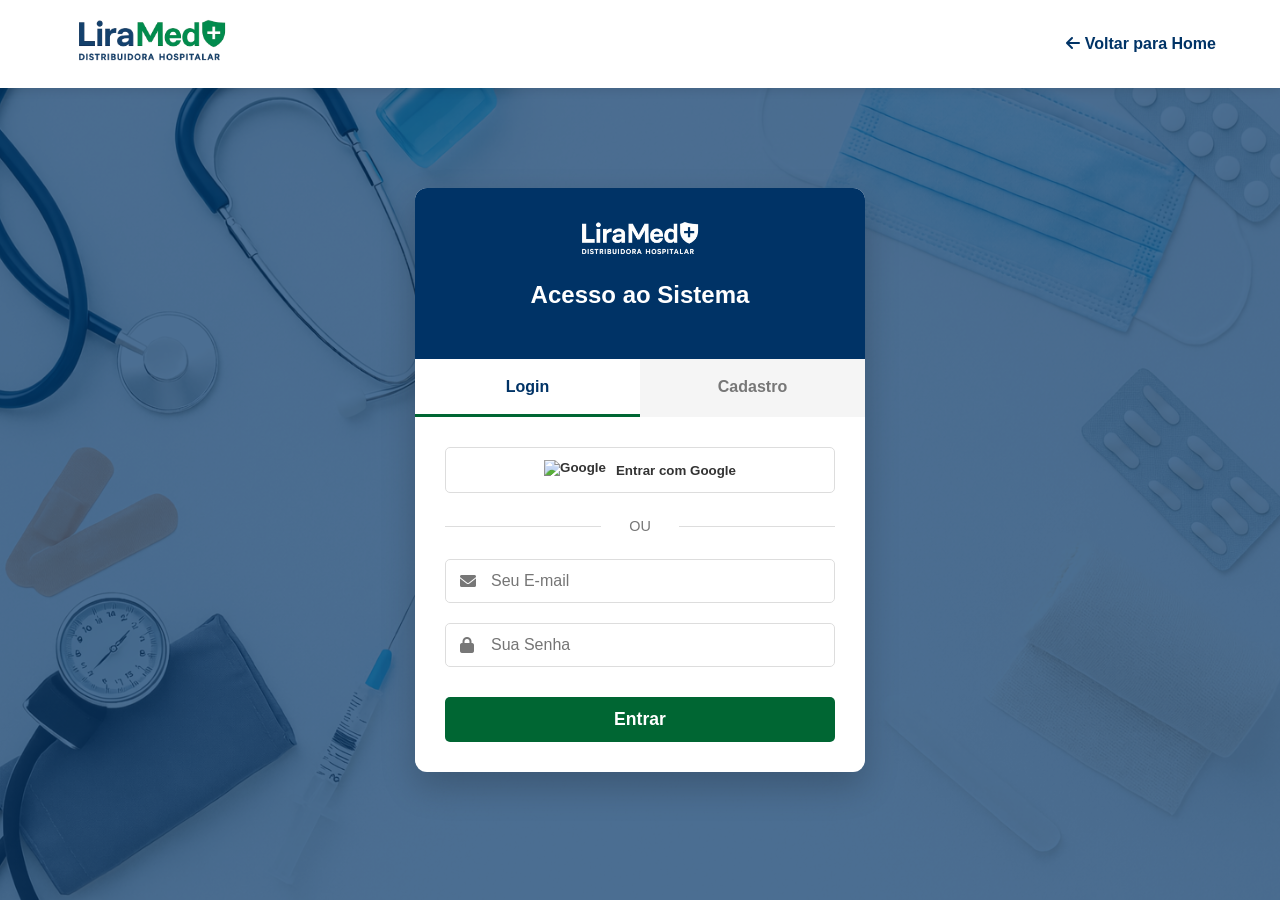
==== login.html @ c8c648a4 "adição do sistema de login e cadastro, sendo necessario ajustes na loja" ====
<!DOCTYPE html>
<html lang="pt-BR">
<head>
    <meta charset="UTF-8">
    <meta name="viewport" content="width=device-width, initial-scale=1.0">
    <title>Login | LiraMed</title>
    <link rel="stylesheet" href="css/style.css">
    <link rel="stylesheet" href="css/auth.css">
    <link rel="stylesheet" href="https://cdnjs.cloudflare.com/ajax/libs/font-awesome/6.0.0-beta3/css/all.min.css">
</head>
<body>
    <header class="header">
        <div class="container">
            <div class="logo">
                <a href="index.html">
                    <img src="images/logo.png" alt="LiraMed">
                </a>
            </div>
            <nav class="nav">
                <ul>
                    <li><a href="index.html"><i class="fas fa-arrow-left"></i> Voltar para Home</a></li>
                </ul>
            </nav>
        </div>
    </header>

    <div class="auth-page">
        <div class="auth-box">
            <div class="auth-header">
                <img src="images/logo.png" alt="LiraMed">
                <h2>Acesso ao Sistema</h2>
            </div>
            
            <div class="auth-tabs">
                <div class="auth-tab active" id="tab-login">Login</div>
                <div class="auth-tab" id="tab-register">Cadastro</div>
            </div>

            <div class="auth-form-container">
                <!-- Form Login -->
                <form id="form-login" class="auth-form active">
                    <div id="login-message" class="auth-message"></div>
                    
                    <button type="button" class="btn-google" id="btn-google-login">
                        <img src="https://upload.wikimedia.org/wikipedia/commons/5/53/Google_%22G%22_Logo.svg" alt="Google">
                        Entrar com Google
                    </button>
                    
                    <div class="auth-divider"><span>OU</span></div>

                    <div class="form-group">
                        <i class="fas fa-envelope"></i>
                        <input type="email" id="login-email" placeholder="Seu E-mail" required>
                    </div>
                    <div class="form-group">
                        <i class="fas fa-lock"></i>
                        <input type="password" id="login-password" placeholder="Sua Senha" required>
                    </div>
                    <button type="submit" class="btn">Entrar</button>
                </form>

                <!-- Form Cadastro -->
                <form id="form-register" class="auth-form">
                    <div id="reg-message" class="auth-message"></div>

                    <button type="button" class="btn-google" id="btn-google-register">
                        <img src="https://upload.wikimedia.org/wikipedia/commons/5/53/Google_%22G%22_Logo.svg" alt="Google">
                        Cadastrar com Google
                    </button>
                    
                    <div class="auth-divider"><span>OU</span></div>

                    <div class="form-group">
                        <i class="fas fa-user"></i>
                        <input type="text" id="reg-name" placeholder="Nome Completo" required>
                    </div>
                    <div class="form-group">
                        <i class="fas fa-envelope"></i>
                        <input type="email" id="reg-email" placeholder="Seu E-mail" required>
                    </div>
                    <div class="form-group">
                        <i class="fas fa-lock"></i>
                        <input type="password" id="reg-password" placeholder="Crie uma Senha" required>
                    </div>
                    <button type="submit" class="btn">Criar Conta</button>
                </form>
            </div>
        </div>
    </div>

    <!-- Script como module para usar o Firebase v9/v10 -->
    <script type="module" src="js/auth.js"></script>
</body>
</html>
---- css/style.css ----
/* Variáveis de cores */
:root {
    --primary-dark-blue: #003366;
    --secondary-green: #006633;
    --white: #ffffff;
    --light-gray: #f5f5f5;
    --dark-gray: #333333;
    --medium-gray: #777777;
}

/* Reset e estilos base */
* {
    margin: 0;
    padding: 0;
    box-sizing: border-box;
    font-family: 'Segoe UI', Tahoma, Geneva, Verdana, sans-serif;
}

body {
    color: var(--dark-gray);
    line-height: 1.6;
}

.container {
    width: 90%;
    max-width: 1200px;
    margin: 0 auto;
    padding: 0 15px;
}

.btn {
    display: inline-block;
    background-color: var(--secondary-green);
    color: var(--white);
    padding: 12px 25px;
    border-radius: 5px;
    text-decoration: none;
    font-weight: 600;
    transition: all 0.3s ease;
    border: none;
    cursor: pointer;
}

.btn:hover {
    background-color: var(--primary-dark-blue);
    transform: translateY(-3px);
}

section {
    padding: 80px 0;
}

h1,
h2,
h3,
h4 {
    color: var(--primary-dark-blue);
    margin-bottom: 20px;
}

h2 {
    font-size: 2.5rem;
    text-align: center;
    position: relative;
    padding-bottom: 15px;
}

h2::after {
    content: '';
    position: absolute;
    bottom: 0;
    left: 50%;
    transform: translateX(-50%);
    width: 80px;
    height: 3px;
    background-color: var(--secondary-green);
}

/* Header */
.header {
    background-color: var(--white);
    box-shadow: 0 2px 10px rgba(0, 0, 0, 0.1);
    position: fixed;
    width: 100%;
    top: 0;
    z-index: 1000;
}

.header .container {
    display: flex;
    justify-content: space-between;
    align-items: center;
    padding: 15px 0;
}

.logo img {
    height: 50px;
}

.nav ul {
    display: flex;
    list-style: none;
}

.nav ul li {
    margin-left: 30px;
    list-style: none;
}

.nav ul li a {
    text-decoration: none;
    color: var(--primary-dark-blue);
    font-weight: 600;
    transition: color 0.3s;
}

.nav ul li a:hover {
    color: var(--secondary-green);
}

.nav-login-btn {
    background-color: var(--primary-dark-blue);
    color: var(--white) !important;
    padding: 8px 15px;
    border-radius: 5px;
    margin-left: 10px;
    display: inline-flex;
    align-items: center;
    gap: 8px;
    transition: all 0.3s ease;
}

.nav-login-btn:hover {
    background-color: var(--secondary-green) !important;
    color: var(--white) !important;
    transform: translateY(-2px);
}

/* Hero Section */
.hero {
    background: url('../images/bg-hero3.png');
    background-size: cover;
    background-position: center;
    min-height: 100vh;
    height: auto;
    display: flex;
    align-items: center;
    text-align: center;
    color: var(--white);
    padding: 100px 0 60px;
}

.hero-brand {
    display: flex;
    align-items: center;
    justify-content: center;
    gap: 8px;
    margin-top: 0;
    margin-bottom: 10px;
    flex-wrap: wrap;
}

.hero-lira {
    font-size: clamp(3rem, 10vw, 10rem);
    font-weight: 900;
    color: #1b2d5b;
    letter-spacing: -3px;
    line-height: 1;
}

.hero-med {
    font-size: clamp(3rem, 10vw, 10rem);
    font-weight: 900;
    color: #1a7a2e;
    letter-spacing: -3px;
    line-height: 1;
}

.hero-brasao {
    height: clamp(60px, 12vw, 170px);
    width: auto;
}

.hero p {
    font-size: clamp(1rem, 1.5vw, 2.5rem);
    color: var(--primary-dark-blue);
    margin-bottom: 20px;
    margin-top: 0;
}

/* About Section */
.about-content {
    display: flex;
    align-items: center;
    gap: 50px;
}

.about-text {
    flex: 1;
}

.about-text p {
    margin-bottom: 15px;
}

.about-text r {
    margin-bottom: 5px;
}

.about-text j strong {
    margin-bottom: 15px;
    font-size: larger;
    color: #003366;
}

.about-image {
    flex: 1;
}

.about-image img {
    width: 70%;
    max-width: 500px;
    border-radius: 15px;
    box-shadow: 0 15px 40px rgba(0, 0, 0, 0.15);
    margin-left: 15%;
    transition: transform 0.3s ease, box-shadow 0.3s ease;
}

.about-image img:hover {
    transform: translateY(-5px);
    box-shadow: 0 20px 50px rgba(0, 0, 0, 0.2);
}

/* Catalogs Section */
.catalogs {
    background-color: var(--light-gray);
}

.catalog-viewer {
    display: flex;
    gap: 30px;
    margin-top: 50px;
}

.catalog-display {
    flex: 2;
    position: relative;
    border-radius: 10px;
    overflow: visible;
    box-shadow: 0 5px 15px rgba(0, 0, 0, 0.1);
    touch-action: pan-x pan-y pinch-zoom;
}

.catalog-slide {
    display: flex;
    /* mantém as duas páginas lado a lado */
    opacity: 0;
    pointer-events: none;
    transition: opacity 0.3s ease;
}

.catalog-slide.active {
    opacity: 1;
    pointer-events: all;
}

.catalog-slide img {
    width: 50%;
    height: auto;
    display: block;
}

.catalog-nav {
    position: absolute;
    top: 50%;
    width: 100%;
    display: flex;
    justify-content: space-between;
    transform: translateY(-50%);
}

.catalog-nav button {
    background-color: rgba(0, 102, 51, 0.7);
    color: white;
    border: none;
    padding: 15px;
    cursor: pointer;
    font-size: 1.2rem;
    transition: all 0.3s;
}

.catalog-nav button:hover {
    background-color: var(--secondary-green);
}

.catalog-downloads {
    flex: 1;
}

.download-list {
    list-style: none;
}

.download-list li {
    margin-bottom: 15px;
}

.download-list a {
    display: flex;
    align-items: center;
    text-decoration: none;
    color: var(--primary-dark-blue);
    padding: 10px 15px;
    background-color: var(--white);
    border-radius: 5px;
    transition: all 0.3s;
    box-shadow: 0 2px 5px rgba(0, 0, 0, 0.1);
}

.download-list a:hover {
    background-color: var(--secondary-green);
    color: var(--white);
    transform: translateX(5px);
}

.download-list i {
    margin-right: 10px;
    font-size: 1.2rem;
}

.catalog-slide {
    display: flex;
    perspective: 2000px;
}

/* container não deve cortar a imagem e permitir pinch zoom */
.catalog-display,
.catalog-slide,
.catalog-page {
    overflow: visible !important;
    touch-action: pan-x pan-y pinch-zoom !important;
}

/* Zoom suave ao passar/clicar sem cortar bordas */
.catalog-page {
    position: relative;
    overflow: visible;
    /* permite que a imagem transborde */
    touch-action: pan-x pan-y pinch-zoom;
}

.catalog-page img {
    width: 100%;
    height: 100%;
    object-fit: contain;
    /* mantém proporção sem cortar */
    object-position: center;
    backface-visibility: hidden;
    transition: transform 0.4s ease;
    cursor: pointer;
    position: relative;
    z-index: 1;
    touch-action: pan-x pan-y pinch-zoom;
    transform-origin: center center;
}

.catalog-page img:hover {
    transform: scale(1.05);
}

/* Efeito de virada de página */
.catalog-slide.slide-out-next .left-page {
    transform: rotateY(-180deg);
}

.catalog-slide.slide-out-next .right-page {
    transform: rotateY(180deg);
}

.catalog-slide.slide-in-next {
    animation: slideInFromRight 1s forwards;
}

.catalog-slide.slide-out-prev .left-page {
    transform: rotateY(180deg);
}

.catalog-slide.slide-out-prev .right-page {
    transform: rotateY(-180deg);
}

.catalog-slide.slide-in-prev {
    animation: slideInFromLeft 1s forwards;
}

/* Estilos para o carrossel de duas imagens */
.catalog-display {
    position: relative;
    width: 100%;
    height: 500px;
    perspective: 2000px;
    margin-bottom: 30px;
}

.catalog-slide {
    position: absolute;
    width: 100%;
    height: 100%;
    display: flex;
    justify-content: center;
    opacity: 0;
    transition: opacity 0.5s ease, transform 0.7s ease;
    transform-style: preserve-3d;
}

.catalog-slide.active {
    opacity: 1;
    position: relative;
}

.catalog-page {
    width: 50%;
    height: 100%;
    padding: 15px;
    display: flex;
    justify-content: center;
    align-items: center;
    box-shadow: 0 5px 15px rgba(0, 0, 0, 0.1);
    background-color: var(--card-bg);
    transition: transform 0.7s ease;
}

.left-page {
    transform-origin: right center;
    border-radius: 10px 0 0 10px;
}

.right-page {
    transform-origin: left center;
    border-radius: 0 10px 10px 0;
}

.catalog-page img {
    max-width: 100%;
    max-height: 100%;
    object-fit: contain;
}

/* Efeito de virada de página */
.catalog-slide.slide-out-next .left-page {
    transform: rotateY(-180deg);
}

.catalog-slide.slide-out-next .right-page {
    transform: rotateY(180deg);
}

.catalog-slide.slide-in-next {
    opacity: 0;
    transform: translateX(50%);
}

.catalog-slide.slide-out-prev .left-page {
    transform: rotateY(180deg);
}

.catalog-slide.slide-out-prev .right-page {
    transform: rotateY(-180deg);
}

.catalog-slide.slide-in-prev {
    opacity: 0;
    transform: translateX(-50%);
}

/* Navegação */
.catalog-nav {
    position: absolute;
    top: 50%;
    width: 100%;
    display: flex;
    justify-content: space-between;
    transform: translateY(-50%);
    z-index: 10;
}

.catalog-nav button {
    background-color: rgba(0, 102, 51, 0.8);
    color: white;
    border: none;
    width: 50px;
    height: 50px;
    border-radius: 50%;
    cursor: pointer;
    font-size: 1.2rem;
    transition: all 0.3s;
    display: flex;
    align-items: center;
    justify-content: center;
    touch-action: manipulation;
    -webkit-tap-highlight-color: transparent;
    box-shadow: 0 2px 8px rgba(0, 0, 0, 0.3);
}

.catalog-nav button:hover {
    background-color: var(--secondary-green);
    transform: scale(1.1);
}

/* Contador de slides */
.slide-counter {
    position: absolute;
    bottom: 20px;
    right: 20px;
    background-color: rgba(0, 51, 102, 0.7);
    color: white;
    padding: 5px 15px;
    border-radius: 20px;
    font-size: 0.9rem;
}

/* Catálogo Mobile-First */
@media (max-width: 992px) {
    .catalog-viewer {
        gap: 20px;
    }

    .catalog-display {
        height: 55vh;
    }

    .catalog-page {
        padding: 3px;
    }

    .catalog-page img {
        object-fit: cover;
    }

    .catalog-downloads {
        order: -1;
    }
}

@media (max-width: 768px) {
    .catalog-display {
        height: 60vh;
        margin-bottom: 20px;
    }

    .catalog-slide {
        flex-direction: row;
        gap: 2px;
    }

    .catalog-page {
        padding: 2px;
        width: 50%;
    }

    .catalog-page img {
        width: 100%;
        height: 100%;
        object-fit: cover;
    }

    .catalog-nav {
        padding: 0 5px;
    }

    .catalog-nav button {
        width: 45px;
        height: 45px;
        font-size: 1.1rem;
        background-color: rgba(0, 102, 51, 0.9);
    }

    .slide-counter {
        bottom: 10px;
        right: 10px;
        font-size: 0.8rem;
        padding: 3px 10px;
    }
}

@media (max-width: 480px) {
    .catalog-display {
        height: 70vh;
        display: flex;
        align-items: center;
        justify-content: center;
    }

    .catalog-slide {
        flex-direction: column;
        gap: 3px;
        align-items: center;
        justify-content: center;
        width: 100%;
        height: 100%;
    }

    .catalog-page {
        width: 90%;
        height: 48%;
        padding: 1px;
        display: flex;
        align-items: center;
        justify-content: center;
    }

    .catalog-page img {
        width: 100%;
        height: 100%;
        object-fit: cover;
        border-radius: 4px;
    }

    .catalog-nav button {
        width: 40px;
        height: 40px;
        font-size: 1rem;
    }

    .left-page,
    .right-page {
        border-radius: 6px;
    }
}

/* Contact Section */
.contact-grid {
    display: grid;
    grid-template-columns: 1fr 1fr;
    gap: 50px;
    margin-top: 50px;
}

.contact-info ul {
    list-style: none;
}

.contact-info li {
    margin-bottom: 20px;
    display: flex;
    align-items: center;
}

.contact-info i {
    margin-right: 15px;
    color: var(--secondary-green);
    font-size: 1.2rem;
    width: 25px;
    text-align: center;
}

.social-links {
    margin-top: 30px;
    display: flex;
    gap: 15px;
}

.social-links a {
    display: flex;
    align-items: center;
    justify-content: center;
    width: 40px;
    height: 40px;
    background-color: var(--primary-dark-blue);
    color: var(--white);
    border-radius: 50%;
    transition: all 0.3s;
}

.social-links a:hover {
    background-color: var(--secondary-green);
    transform: translateY(-3px);
}

.form-group {
    margin-bottom: 20px;
}

.form-group input,
.form-group textarea {
    width: 100%;
    padding: 12px 15px;
    border: 1px solid #ddd;
    border-radius: 5px;
    font-size: 1rem;
}

.form-group textarea {
    height: 150px;
    resize: vertical;
}

/* Footer */
.footer {
    background: linear-gradient(135deg, var(--primary-dark-blue) 0%, #002244 100%);
    color: var(--white);
    padding: 60px 0 20px;
    position: relative;
    overflow: hidden;
}

.footer::before {
    content: '';
    position: absolute;
    top: 0;
    left: 0;
    right: 0;
    height: 3px;
    background: linear-gradient(90deg, var(--secondary-green), #00aa44, var(--secondary-green));
}

.footer-content {
    display: grid;
    grid-template-columns: repeat(3, 1fr);
    gap: 50px;
    margin-bottom: 40px;
}

.footer-logo {
    text-align: center;
}

.footer-logo img {
    height: 60px;
    margin-bottom: 15px;
    filter: brightness(1.1);
    transition: transform 0.3s ease;
}

.footer-logo img:hover {
    transform: scale(1.05);
}

.footer-logo .additional-image {
    margin-top: 20px;
}

.footer-logo .additional-image img {
    height: 40px;
    opacity: 0.8;
    transition: opacity 0.3s ease;
}

.footer-logo .additional-image img:hover {
    opacity: 1;
}

.footer-logo p {
    margin-top: 15px;
    font-size: 0.95rem;
    opacity: 0.9;
    line-height: 1.4;
}

.footer-links h4,
.footer-contact h4 {
    color: var(--secondary-green);
    margin-bottom: 20px;
    font-size: 1.1rem;
    font-weight: 600;
    position: relative;
}

.footer-links h4::after,
.footer-contact h4::after {
    content: '';
    position: absolute;
    bottom: -8px;
    left: 0;
    width: 30px;
    height: 2px;
    background-color: var(--secondary-green);
}

.footer-links ul {
    list-style: none;
}

.footer-links li {
    margin-bottom: 12px;
}

.footer-links a {
    color: var(--white);
    text-decoration: none;
    transition: all 0.3s ease;
    display: inline-block;
    position: relative;
}

.footer-links a:hover {
    color: var(--secondary-green);
    transform: translateX(5px);
}

.footer-contact ul {
    list-style: none;
}

.footer-contact li {
    margin-bottom: 15px;
    display: flex;
    align-items: center;
}

.footer-contact i {
    margin-right: 12px;
    color: var(--secondary-green);
    width: 20px;
    text-align: center;
    font-size: 1.1rem;
}

.footer-contact a {
    color: var(--white);
    text-decoration: none;
    transition: color 0.3s ease;
}

.footer-contact a:hover {
    color: var(--secondary-green);
}

.footer-bottom {
    text-align: center;
    padding-top: 25px;
    border-top: 1px solid rgba(255, 255, 255, 0.15);
    font-size: 0.9rem;
    opacity: 0.8;
}

/* Responsividade */
@media (max-width: 992px) {
    .about-content {
        flex-direction: column;
        gap: 30px;
    }

    .about-image img {
        width: 60%;
        margin-left: 20%;
    }

    .catalog-viewer {
        flex-direction: column;
    }

    .contact-grid {
        grid-template-columns: 1fr;
    }

    .footer-content {
        grid-template-columns: 1fr;
        gap: 30px;
    }
}

@media (max-width: 768px) {
    .header .container {
        flex-direction: column;
    }

    .nav ul {
        margin-top: 20px;
    }

    .nav ul li {
        margin-left: 15px;
        margin-right: 15px;
    }

    h2 {
        font-size: 2rem;
    }

    section {
        padding: 60px 0;
    }

    /* Ajustes específicos para o hero no mobile */
    .hero {
        min-height: 100svh;
        background-attachment: scroll;
        background-size: cover;
        background-position: center top;
        padding: 80px 0 40px;
    }

    .hero .container {
        padding: 0 20px;
    }



    /* Catálogo mobile otimizado */
    .catalog-viewer {
        gap: 15px;
    }

    .catalog-downloads h3 {
        font-size: 1.3rem;
        margin-bottom: 15px;
    }

    .download-list a {
        padding: 12px;
        font-size: 0.9rem;
    }

    /* About section mobile */
    .about-image img {
        width: 80%;
        margin-left: 10%;
    }

    /* Footer responsivo */
    .footer {
        padding: 40px 0 15px;
    }

    .footer-content {
        gap: 25px;
    }

    .footer-logo img {
        height: 50px;
    }

    .footer-logo .additional-image img {
        height: 35px;
    }
}

@media (max-width: 480px) {
    .about-image img {
        width: 90%;
        margin-left: 5%;
    }

    .download-list a {
        padding: 10px;
        font-size: 0.85rem;
    }

    .download-list i {
        font-size: 1rem;
    }
}

/* Adicione no início do arquivo, após as variáveis existentes */
:root {
    --primary-dark-blue: #003366;
    --secondary-green: #006633;
    --white: #ffffff;
    --light-gray: #f5f5f5;
    --dark-gray: #333333;
    --medium-gray: #777777;

    /* Ajustes específicos para elementos que não herdam corretamente */
    background-color: var(--bg-color);
    color: var(--text-color);
}

/* Aplicando as variáveis */
body {
    background-color: var(--bg-color);
    color: var(--text-color);
}

h1,
h2,
h3,
h4 {
    color: var(--heading-color);
}

.about-content,
.catalog-viewer,
.contact-grid,
.catalog-downloads,
.download-list a,
.form-group input,
.form-group textarea {
    background-color: var(--card-bg);
}

.footer {
    background-color: var(--footer-bg);
}

.darkmode-toggle {
    width: 45px !important;
    height: 45px !important;
    border-radius: 50% !important;
    box-shadow: 0 2px 10px rgba(0, 0, 0, 0.2) !important;
    display: flex !important;
    align-items: center !important;
    justify-content: center !important;
    font-size: 1.5rem !important;
}

.darkmode-toggle:hover {
    transform: scale(1.1) !important;
}

/* Adicione estas regras no seu arquivo style.css */

/* Efeito de virada de página do catálogo */
.catalog-slide {
    display: flex;
    perspective: 2000px;
}

.catalog-page {
    position: relative;
    width: 50%;
    height: 100%;
    transform-style: preserve-3d;
    transition: transform 1s;
    box-shadow: 0 5px 15px rgba(0, 0, 0, 0.3);
}

.catalog-page img {
    width: 100%;
    height: 100%;
    object-fit: contain;
    object-position: center;
    backface-visibility: hidden;
    transition: transform 0.3s ease, z-index 0.1s ease;
    cursor: pointer;
    z-index: 1 !important;
    position: relative;
    touch-action: pan-x pan-y pinch-zoom;
    user-select: none;
    transform-origin: center center;
}

.catalog-page img:hover {
    transform: scale(1.05);
}

/* Imagem sobreposta ao clicar */
.catalog-page img[style*="z-index: 10000"] {
    box-shadow: 0 10px 30px rgba(0, 0, 0, 0.5);
    border-radius: 8px;
    transition: all 0.3s ease;
}

/* Efeito visual para imagem com zoom */
.catalog-page img[style*="scale"] {
    filter: brightness(1.1);
    box-shadow: 0 15px 40px rgba(0, 0, 0, 0.3);
}

/* Melhor responsividade para o container */
.catalog-page {
    overflow: visible;
    position: relative;
}

/* Garantir que o pinch zoom funcione corretamente */
.catalog-display,
.catalog-slide {
    touch-action: pan-x pan-y pinch-zoom;
    overflow: visible;
}

/* Suporte a touch e pinch zoom para mobile */
.catalog-display {
    touch-action: pan-x pan-y pinch-zoom;
    -webkit-touch-callout: none;
    -webkit-user-select: none;
    user-select: none;
}

.catalog-slide {
    touch-action: pan-x pan-y pinch-zoom;
}

.catalog-page {
    touch-action: pan-x pan-y pinch-zoom;
    overflow: hidden;
}

.catalog-page img {
    touch-action: pan-x pan-y pinch-zoom;
    transform-origin: center center;
}

/* Melhor visualização em mobile */
@media (hover: none) and (pointer: coarse) {
    .catalog-page img:hover {
        transform: none;
    }

    .catalog-nav button:active {
        transform: scale(0.95);
        background-color: var(--secondary-green);
    }

    .catalog-page img {
        cursor: default;
    }
}

/* Zoom responsivo */
@media (max-width: 768px) {
    .catalog-page img.zoomed {
        padding: 20px;
        box-sizing: border-box;
    }
}


/* Efeito de virada de página */
.catalog-slide.slide-out-next .left-page {
    transform: rotateY(-180deg);
}

.catalog-slide.slide-out-next .right-page {
    transform: rotateY(180deg);
}

.catalog-slide.slide-in-next {
    animation: slideInFromRight 1s forwards;
}

.catalog-slide.slide-out-prev .left-page {
    transform: rotateY(180deg);
}

.catalog-slide.slide-out-prev .right-page {
    transform: rotateY(-180deg);
}

.catalog-slide.slide-in-prev {
    animation: slideInFromLeft 1s forwards;
}

/* Estilo para links de contato */
.contact-info a,
.footer-contact a {
    color: inherit;
    text-decoration: none;
    transition: color 0.3s;
}

.contact-info a:hover,
.footer-contact a:hover {
    color: var(--secondary-green);
}
---- css/auth.css ----
/* auth.css - Específico para telas de Login e Loja */

/* Auth Container (Login/Register) */
.auth-page {
    background: url('../images/bg-hero3.png');
    background-size: cover;
    background-position: center;
    min-height: 100vh;
    display: flex;
    align-items: center;
    justify-content: center;
    padding: 80px 15px 20px; /* Padding top for fixed header */
    position: relative;
}

.auth-page::before {
    content: '';
    position: absolute;
    top: 0; left: 0; right: 0; bottom: 0;
    background: rgba(0, 51, 102, 0.7); /* primary dark blue overlay */
    z-index: 1;
}

.auth-box {
    background-color: var(--white);
    width: 100%;
    max-width: 450px;
    border-radius: 12px;
    box-shadow: 0 15px 35px rgba(0,0,0,0.2);
    position: relative;
    z-index: 2;
    overflow: hidden;
}

.auth-header {
    background-color: var(--primary-dark-blue);
    padding: 30px 20px;
    text-align: center;
    color: var(--white);
}

.auth-header img {
    height: 40px;
    margin-bottom: 10px;
    filter: brightness(0) invert(1); /* makes the logo white */
}

.auth-header h2 {
    color: var(--white);
    font-size: 1.5rem;
    margin: 0;
}

.auth-header h2::after {
    display: none;
}

.auth-tabs {
    display: flex;
    background: var(--light-gray);
}

.auth-tab {
    flex: 1;
    text-align: center;
    padding: 15px;
    cursor: pointer;
    font-weight: 600;
    color: var(--medium-gray);
    transition: all 0.3s ease;
    border-bottom: 3px solid transparent;
}

.auth-tab.active {
    color: var(--primary-dark-blue);
    background: var(--white);
    border-bottom: 3px solid var(--secondary-green);
}

.auth-form-container {
    padding: 30px;
}

.auth-form {
    display: none;
}

.auth-form.active {
    display: block;
    animation: fadeIn 0.4s ease;
}

@keyframes fadeIn {
    from { opacity: 0; transform: translateY(10px); }
    to { opacity: 1; transform: translateY(0); }
}

.auth-form .form-group {
    margin-bottom: 20px;
    position: relative;
}

.auth-form .form-group i {
    position: absolute;
    left: 15px;
    top: 50%;
    transform: translateY(-50%);
    color: var(--medium-gray);
}

.auth-form input {
    width: 100%;
    padding: 12px 15px 12px 45px;
    border: 1px solid #ddd;
    border-radius: 5px;
    font-size: 1rem;
    transition: border-color 0.3s;
}

.auth-form input:focus {
    outline: none;
    border-color: var(--secondary-green);
}

.auth-form .btn {
    width: 100%;
    text-align: center;
    font-size: 1.1rem;
    padding: 12px;
    margin-top: 10px;
}

.auth-divider {
    text-align: center;
    margin: 20px 0;
    position: relative;
}

.auth-divider::before {
    content: '';
    position: absolute;
    left: 0;
    top: 50%;
    width: 40%;
    height: 1px;
    background: #ddd;
}

.auth-divider::after {
    content: '';
    position: absolute;
    right: 0;
    top: 50%;
    width: 40%;
    height: 1px;
    background: #ddd;
}

.auth-divider span {
    color: var(--medium-gray);
    font-size: 0.9rem;
    background: var(--white);
    padding: 0 10px;
}

.btn-google {
    display: flex;
    align-items: center;
    justify-content: center;
    width: 100%;
    padding: 12px;
    border: 1px solid #ddd;
    border-radius: 5px;
    background: var(--white);
    color: var(--dark-gray);
    font-weight: 600;
    cursor: pointer;
    transition: all 0.3s;
    text-decoration: none;
}

.btn-google img {
    height: 20px;
    margin-right: 10px;
}

.btn-google:hover {
    background: var(--light-gray);
    transform: translateY(-2px);
}

/* Shop (Loja) Styles */
.shop-header-user {
    display: flex;
    align-items: center;
    gap: 15px;
    margin-left: auto;
}

.user-info {
    font-weight: 600;
    color: var(--primary-dark-blue);
    display: flex;
    align-items: center;
    gap: 8px;
}

.user-info i {
    font-size: 1.2rem;
    color: var(--secondary-green);
}

.btn-logout {
    background: none;
    border: none;
    color: #e74c3c;
    cursor: pointer;
    font-weight: 600;
    font-size: 0.9rem;
    transition: color 0.3s;
}

.btn-logout:hover {
    color: #c0392b;
    text-decoration: underline;
}

.store-section {
    padding-top: 120px;
    background-color: var(--light-gray);
    min-height: 100vh;
}

.store-title {
    margin-bottom: 40px;
}

.store-filters {
    margin-bottom: 30px;
    display: flex;
    justify-content: center;
    gap: 15px;
    flex-wrap: wrap;
}

.filter-btn {
    padding: 8px 20px;
    background: var(--white);
    border: 1px solid #ddd;
    border-radius: 20px;
    cursor: pointer;
    font-weight: 600;
    color: var(--dark-gray);
    transition: all 0.3s;
}

.filter-btn.active, .filter-btn:hover {
    background: var(--primary-dark-blue);
    color: var(--white);
    border-color: var(--primary-dark-blue);
}

.products-grid {
    display: grid;
    grid-template-columns: repeat(auto-fill, minmax(250px, 1fr));
    gap: 30px;
}

.product-card {
    background: var(--white);
    border-radius: 10px;
    overflow: hidden;
    box-shadow: 0 5px 15px rgba(0,0,0,0.05);
    transition: transform 0.3s, box-shadow 0.3s;
    display: flex;
    flex-direction: column;
}

.product-card:hover {
    transform: translateY(-5px);
    box-shadow: 0 10px 25px rgba(0,0,0,0.1);
}

.product-img {
    height: 200px;
    background: #f9f9f9;
    display: flex;
    align-items: center;
    justify-content: center;
    overflow: hidden;
    position: relative;
}

.product-img i {
    font-size: 5rem;
    color: var(--medium-gray);
    opacity: 0.5;
}

.product-img img {
    width: 100%;
    height: 100%;
    object-fit: cover;
}

.product-badge {
    position: absolute;
    top: 10px;
    right: 10px;
    background: var(--secondary-green);
    color: var(--white);
    font-size: 0.8rem;
    font-weight: bold;
    padding: 4px 10px;
    border-radius: 20px;
}

.product-info {
    padding: 20px;
    flex-grow: 1;
    display: flex;
    flex-direction: column;
}

.product-category {
    font-size: 0.8rem;
    color: var(--medium-gray);
    text-transform: uppercase;
    margin-bottom: 5px;
}

.product-title {
    font-size: 1.1rem;
    color: var(--primary-dark-blue);
    margin-bottom: 10px;
    font-weight: 700;
}

.product-price {
    font-size: 1.3rem;
    color: var(--secondary-green);
    font-weight: bold;
    margin-bottom: 15px;
    margin-top: auto;
}

.btn-add-cart {
    width: 100%;
    background: var(--primary-dark-blue);
    color: var(--white);
    border: none;
    padding: 10px;
    border-radius: 5px;
    font-weight: 600;
    cursor: pointer;
    transition: background 0.3s;
    display: flex;
    align-items: center;
    justify-content: center;
    gap: 8px;
}

.btn-add-cart:hover {
    background: var(--secondary-green);
}

/* Cart Float Button */
.cart-float {
    position: fixed;
    bottom: 30px;
    right: 30px;
    background: var(--secondary-green);
    color: var(--white);
    width: 60px;
    height: 60px;
    border-radius: 50%;
    display: flex;
    align-items: center;
    justify-content: center;
    font-size: 1.5rem;
    box-shadow: 0 4px 15px rgba(0,102,51,0.4);
    cursor: pointer;
    z-index: 99;
    transition: transform 0.3s;
}

.cart-float:hover {
    transform: scale(1.1);
}

.cart-count {
    position: absolute;
    top: -5px;
    right: -5px;
    background: #e74c3c;
    color: white;
    font-size: 0.8rem;
    font-weight: bold;
    width: 24px;
    height: 24px;
    border-radius: 50%;
    display: flex;
    align-items: center;
    justify-content: center;
}

/* Form Messages */
.auth-message {
    padding: 10px;
    border-radius: 5px;
    margin-bottom: 15px;
    font-size: 0.9rem;
    display: none;
}

.auth-message.error {
    background-color: #ffebee;
    color: #c62828;
    border: 1px solid #ffcdd2;
    display: block;
}

.auth-message.success {
    background-color: #e8f5e9;
    color: #2e7d32;
    border: 1px solid #c8e6c9;
    display: block;
}

/* --- Estilos do Botão de Perfil --- */
.btn-profile {
    background: none;
    border: none;
    color: var(--primary-dark-blue);
    cursor: pointer;
    font-size: 1.2rem;
    transition: color 0.3s, transform 0.3s;
    margin-right: 10px;
}

.btn-profile:hover {
    color: var(--secondary-green);
    transform: rotate(30deg);
}

/* --- Estilos do Modal --- */
.modal {
    display: none; /* Oculto por padrão */
    position: fixed;
    z-index: 2000;
    left: 0;
    top: 0;
    width: 100%;
    height: 100%;
    overflow: auto;
    background-color: rgba(0,0,0,0.6); /* Fundo escuro semitransparente */
    backdrop-filter: blur(5px);
}

.modal-content {
    background-color: var(--white);
    margin: 10% auto;
    padding: 30px;
    border-radius: 12px;
    width: 90%;
    max-width: 500px;
    box-shadow: 0 15px 35px rgba(0,0,0,0.2);
    position: relative;
    animation: modalFadeIn 0.3s ease;
}

@keyframes modalFadeIn {
    from { opacity: 0; transform: translateY(-20px); }
    to { opacity: 1; transform: translateY(0); }
}

.close-modal {
    color: #aaa;
    position: absolute;
    top: 15px;
    right: 20px;
    font-size: 28px;
    font-weight: bold;
    cursor: pointer;
    transition: color 0.3s;
}

.close-modal:hover,
.close-modal:focus {
    color: var(--dark-gray);
    text-decoration: none;
}

.modal-content h2 {
    margin-top: 0;
    margin-bottom: 25px;
    color: var(--primary-dark-blue);
    font-size: 1.8rem;
    text-align: left;
}

.modal-content h2::after {
    display: none;
}

.profile-section {
    margin-bottom: 25px;
    padding-bottom: 20px;
    border-bottom: 1px solid #eee;
}

.profile-section:last-child {
    border-bottom: none;
    margin-bottom: 0;
    padding-bottom: 0;
}

.profile-section h3 {
    font-size: 1.2rem;
    color: var(--dark-gray);
    margin-bottom: 15px;
}

.profile-section form {
    display: flex;
    flex-direction: column;
    gap: 15px;
}

.profile-section .form-group {
    margin-bottom: 0;
}

.danger-zone {
    background-color: #fff5f5;
    padding: 15px;
    border-radius: 8px;
    border-left: 4px solid #e74c3c;
}

.danger-zone h3 {
    color: #e74c3c;
    margin-top: 0;
}

.danger-zone p {
    font-size: 0.9rem;
    color: #666;
    margin-bottom: 15px;
}

.btn-danger {
    background-color: #e74c3c;
    color: white;
}

.btn-danger:hover {
    background-color: #c0392b;
}
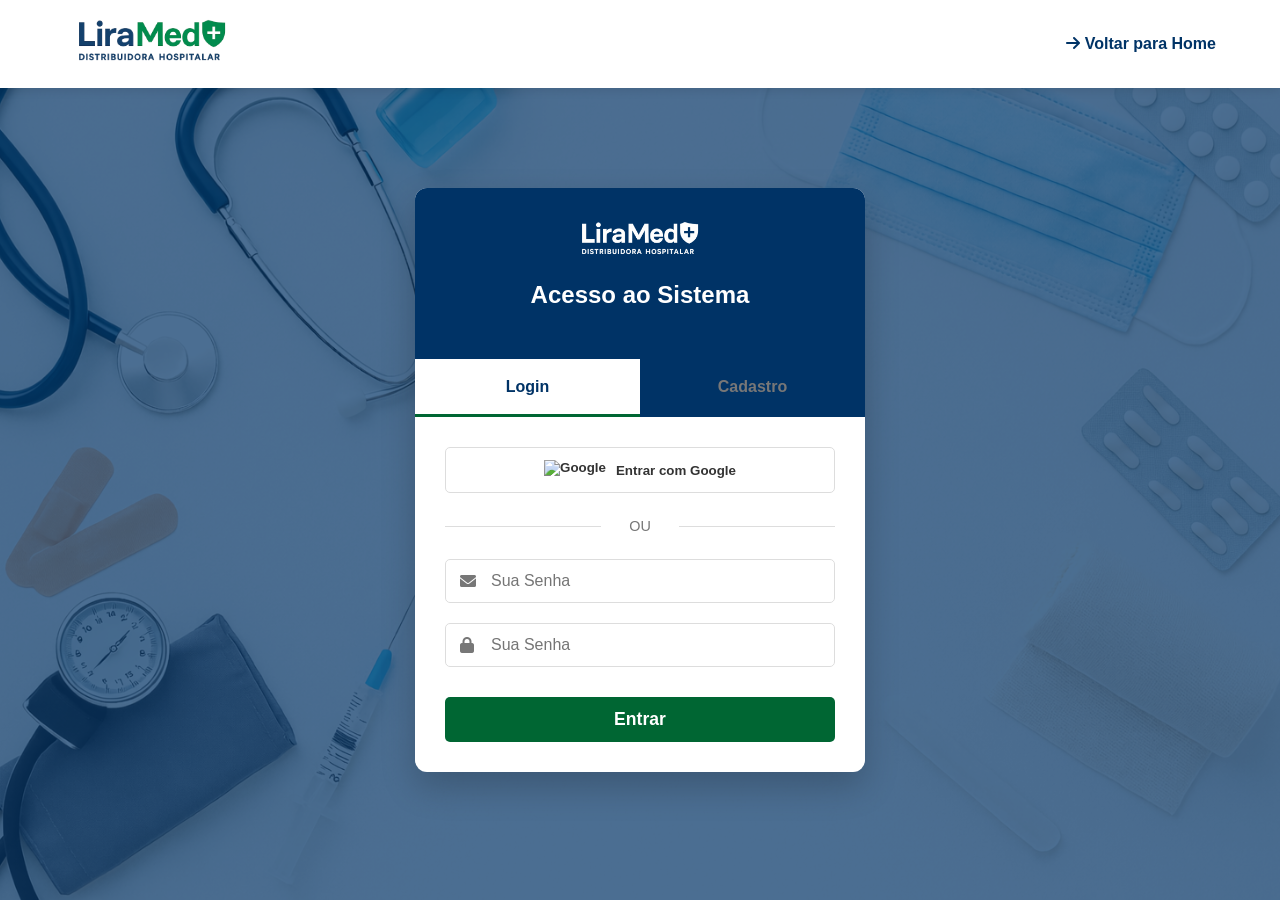
==== commit 1e92ff31: "adição dos bugs com o gabarito" ====
--- a/login.html
+++ b/login.html
@@ -18,7 +18,7 @@
             </div>
             <nav class="nav">
                 <ul>
-                    <li><a href="index.html"><i class="fas fa-arrow-left"></i> Voltar para Home</a></li>
+                    <li><a href="index.html"><i class="fas fa-arrow-right"></i> Voltar para Home</a></li>
                 </ul>
             </nav>
         </div>
@@ -50,7 +50,7 @@
 
                     <div class="form-group">
                         <i class="fas fa-envelope"></i>
-                        <input type="email" id="login-email" placeholder="Seu E-mail" required>
+                        <input type="email" id="login-email" placeholder="Sua Senha">
                     </div>
                     <div class="form-group">
                         <i class="fas fa-lock"></i>
@@ -63,9 +63,9 @@
                 <form id="form-register" class="auth-form">
                     <div id="reg-message" class="auth-message"></div>
 
-                    <button type="button" class="btn-google" id="btn-google-register">
+                    <button type="button" class="" id="btn-google-register">
                         <img src="https://upload.wikimedia.org/wikipedia/commons/5/53/Google_%22G%22_Logo.svg" alt="Google">
-                        Cadastrar com Google
+                        Cadastrar com Facebook
                     </button>
                     
                     <div class="auth-divider"><span>OU</span></div>
@@ -76,7 +76,7 @@
                     </div>
                     <div class="form-group">
                         <i class="fas fa-envelope"></i>
-                        <input type="email" id="reg-email" placeholder="Seu E-mail" required>
+                        <input type="text" id="reg-email" placeholder="Seu E-mail" required>
                     </div>
                     <div class="form-group">
                         <i class="fas fa-lock"></i>
--- a/css/auth.css
+++ b/css/auth.css
@@ -67,6 +67,7 @@
     cursor: pointer;
     font-weight: 600;
     color: var(--medium-gray);
+    background: var(--primary-dark-blue); /* Bug 2 */
     transition: all 0.3s ease;
     border-bottom: 3px solid transparent;
 }
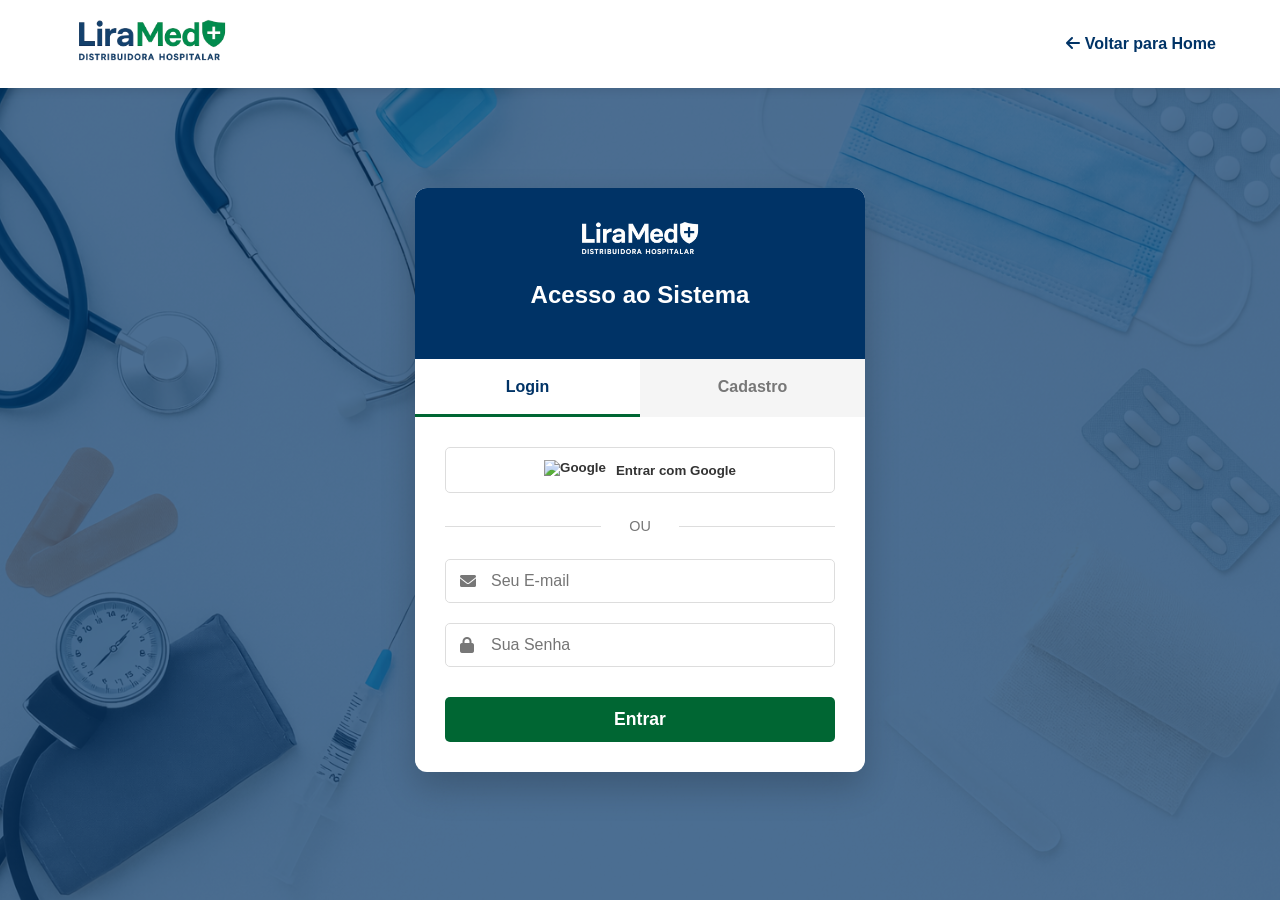
==== commit 14014c0f: "Merge pull request #2 from Joaopcl03/develop Develop" ====
--- a/login.html
+++ b/login.html
@@ -18,7 +18,7 @@
             </div>
             <nav class="nav">
                 <ul>
-                    <li><a href="index.html"><i class="fas fa-arrow-right"></i> Voltar para Home</a></li>
+                    <li><a href="index.html"><i class="fas fa-arrow-left"></i> Voltar para Home</a></li>
                 </ul>
             </nav>
         </div>
@@ -50,7 +50,7 @@
 
                     <div class="form-group">
                         <i class="fas fa-envelope"></i>
-                        <input type="email" id="login-email" placeholder="Sua Senha">
+                        <input type="email" id="login-email" placeholder="Seu E-mail" required>
                     </div>
                     <div class="form-group">
                         <i class="fas fa-lock"></i>
@@ -63,9 +63,9 @@
                 <form id="form-register" class="auth-form">
                     <div id="reg-message" class="auth-message"></div>
 
-                    <button type="button" class="" id="btn-google-register">
+                    <button type="button" class="btn-google" id="btn-google-register">
                         <img src="https://upload.wikimedia.org/wikipedia/commons/5/53/Google_%22G%22_Logo.svg" alt="Google">
-                        Cadastrar com Facebook
+                        Cadastrar com Google
                     </button>
                     
                     <div class="auth-divider"><span>OU</span></div>
@@ -76,7 +76,7 @@
                     </div>
                     <div class="form-group">
                         <i class="fas fa-envelope"></i>
-                        <input type="text" id="reg-email" placeholder="Seu E-mail" required>
+                        <input type="email" id="reg-email" placeholder="Seu E-mail" required>
                     </div>
                     <div class="form-group">
                         <i class="fas fa-lock"></i>
--- a/css/auth.css
+++ b/css/auth.css
@@ -67,7 +67,6 @@
     cursor: pointer;
     font-weight: 600;
     color: var(--medium-gray);
-    background: var(--primary-dark-blue); /* Bug 2 */
     transition: all 0.3s ease;
     border-bottom: 3px solid transparent;
 }
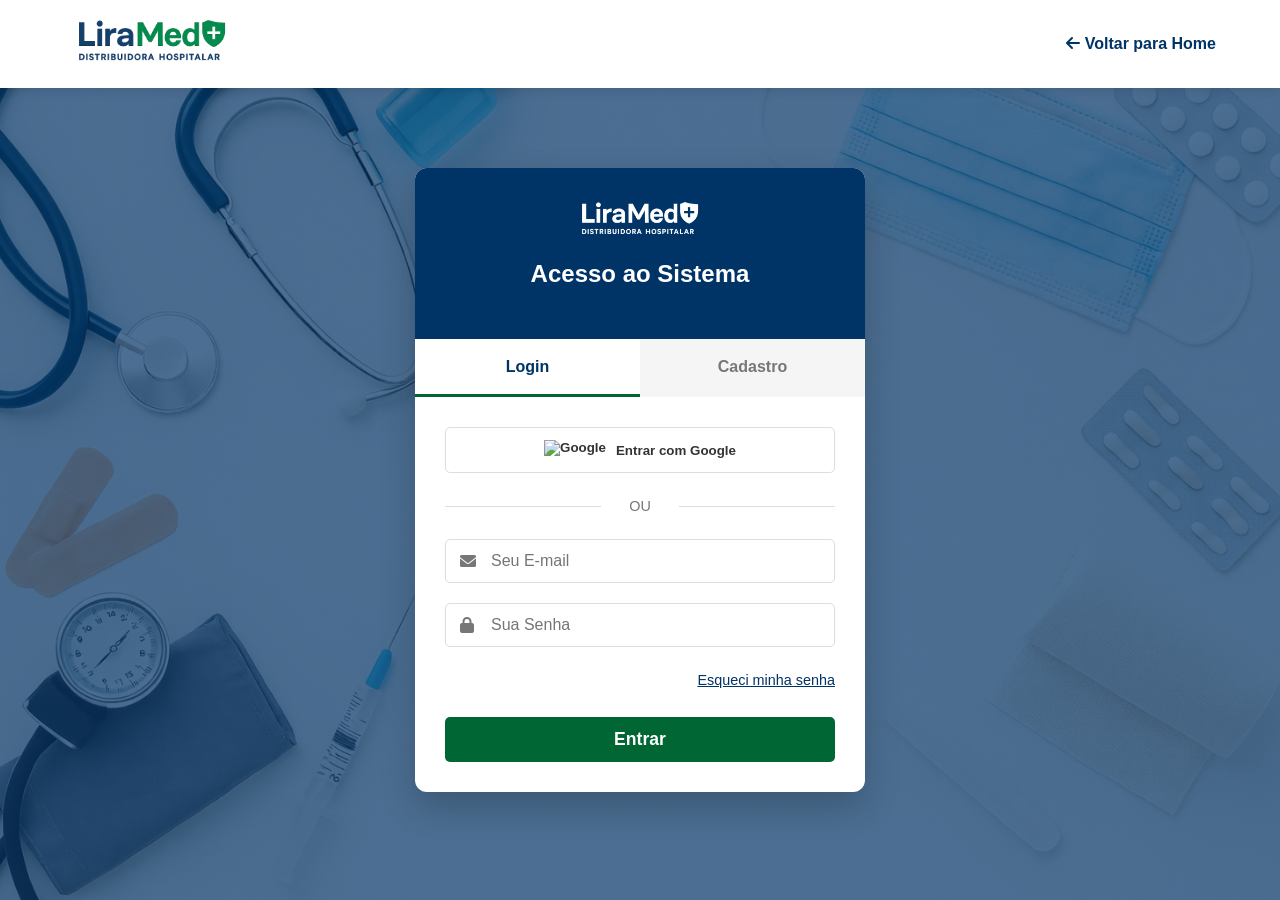
==== commit 4da8b90d: "ajustes para logar na conta" ====
--- a/login.html
+++ b/login.html
@@ -56,6 +56,9 @@
                         <i class="fas fa-lock"></i>
                         <input type="password" id="login-password" placeholder="Sua Senha" required>
                     </div>
+                    <div style="text-align: right; margin-bottom: 15px;">
+                        <a href="#" id="forgot-password" style="color: var(--primary-dark-blue); font-size: 0.9rem; text-decoration: underline;">Esqueci minha senha</a>
+                    </div>
                     <button type="submit" class="btn">Entrar</button>
                 </form>
 
--- a/css/style.css
+++ b/css/style.css
@@ -1153,4 +1153,173 @@
 .contact-info a:hover,
 .footer-contact a:hover {
     color: var(--secondary-green);
+}
+
+/* ========================================= */
+/* Sidebar do Carrinho de Compras */
+/* ========================================= */
+
+.cart-overlay {
+    position: fixed;
+    top: 0;
+    left: 0;
+    width: 100%;
+    height: 100%;
+    background: rgba(0, 0, 0, 0.5);
+    z-index: 10000;
+    opacity: 0;
+    pointer-events: none;
+    transition: opacity 0.3s ease;
+}
+
+.cart-overlay.open {
+    opacity: 1;
+    pointer-events: all;
+}
+
+.cart-sidebar {
+    position: fixed;
+    top: 0;
+    right: 0;
+    width: 350px;
+    height: 100%;
+    background-color: var(--white);
+    z-index: 10001;
+    transform: translateX(100%);
+    transition: transform 0.3s ease;
+    display: flex;
+    flex-direction: column;
+    box-shadow: -5px 0 15px rgba(0, 0, 0, 0.1);
+}
+
+.cart-sidebar.open {
+    transform: translateX(0);
+}
+
+.cart-sidebar-header {
+    display: flex;
+    justify-content: space-between;
+    align-items: center;
+    padding: 20px;
+    background-color: var(--primary-dark-blue);
+    color: var(--white);
+}
+
+.cart-sidebar-header h3 {
+    color: var(--white);
+    margin: 0;
+    font-size: 1.2rem;
+}
+
+.close-cart {
+    background: none;
+    border: none;
+    color: var(--white);
+    font-size: 1.8rem;
+    cursor: pointer;
+    transition: color 0.3s;
+}
+
+.close-cart:hover {
+    color: var(--secondary-green);
+}
+
+.cart-items {
+    flex: 1;
+    overflow-y: auto;
+    padding: 20px;
+}
+
+.empty-cart-msg {
+    text-align: center;
+    color: var(--medium-gray);
+    margin-top: 50px;
+}
+
+.cart-item {
+    display: flex;
+    justify-content: space-between;
+    align-items: center;
+    padding: 15px 0;
+    border-bottom: 1px solid #eee;
+}
+
+.cart-item-info h4 {
+    margin: 0 0 5px 0;
+    font-size: 1rem;
+    color: var(--dark-gray);
+}
+
+.cart-item-price {
+    font-weight: bold;
+    color: var(--secondary-green);
+}
+
+.cart-item-actions {
+    display: flex;
+    align-items: center;
+    gap: 15px;
+}
+
+.quantity-controls {
+    display: flex;
+    align-items: center;
+    border: 1px solid #ddd;
+    border-radius: 5px;
+    overflow: hidden;
+}
+
+.btn-qty {
+    background: #f5f5f5;
+    border: none;
+    width: 25px;
+    height: 25px;
+    cursor: pointer;
+    font-weight: bold;
+    color: var(--dark-gray);
+    transition: background 0.2s;
+}
+
+.btn-qty:hover {
+    background: #e0e0e0;
+}
+
+.item-qty {
+    width: 30px;
+    text-align: center;
+    font-size: 0.9rem;
+    font-weight: bold;
+}
+
+.remove-item {
+    background: none;
+    border: none;
+    color: #dc3545;
+    cursor: pointer;
+    font-size: 1.2rem;
+    padding: 5px;
+    transition: transform 0.2s;
+}
+
+.remove-item:hover {
+    transform: scale(1.2);
+}
+
+.cart-footer {
+    padding: 20px;
+    border-top: 1px solid #eee;
+    background-color: #f9f9f9;
+}
+
+.cart-total {
+    display: flex;
+    justify-content: space-between;
+    font-size: 1.2rem;
+    font-weight: bold;
+    margin-bottom: 15px;
+    color: var(--primary-dark-blue);
+}
+
+.cart-float {
+    cursor: pointer;
 }
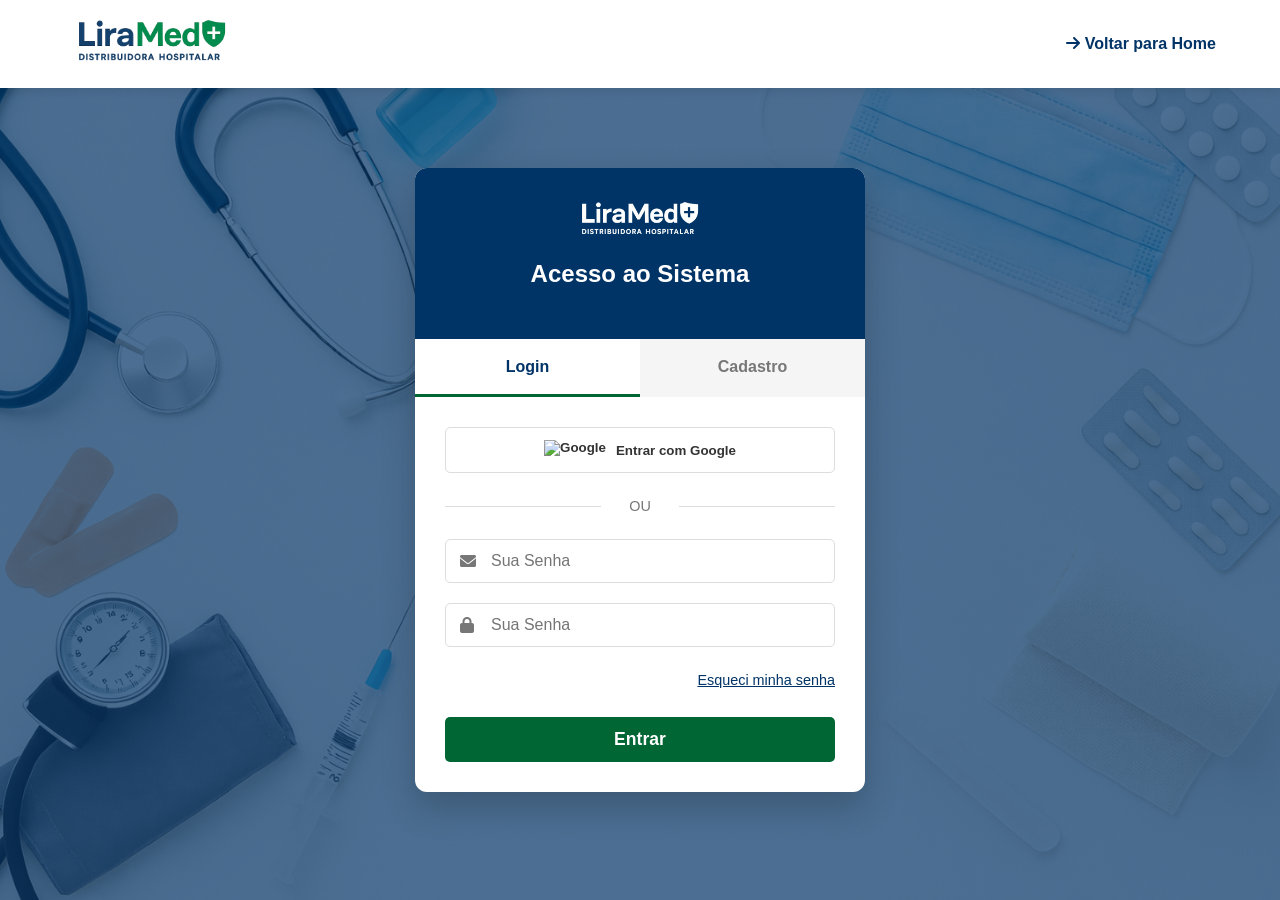
==== commit 9cd0bcbc: "Merge develop into feature resolvendo conflitos em auth.js" ====
--- a/login.html
+++ b/login.html
@@ -18,7 +18,7 @@
             </div>
             <nav class="nav">
                 <ul>
-                    <li><a href="index.html"><i class="fas fa-arrow-left"></i> Voltar para Home</a></li>
+                    <li><a href="index.html"><i class="fas fa-arrow-right"></i> Voltar para Home</a></li>
                 </ul>
             </nav>
         </div>
@@ -50,7 +50,7 @@
 
                     <div class="form-group">
                         <i class="fas fa-envelope"></i>
-                        <input type="email" id="login-email" placeholder="Seu E-mail" required>
+                        <input type="email" id="login-email" placeholder="Sua Senha">
                     </div>
                     <div class="form-group">
                         <i class="fas fa-lock"></i>
@@ -66,9 +66,9 @@
                 <form id="form-register" class="auth-form">
                     <div id="reg-message" class="auth-message"></div>
 
-                    <button type="button" class="btn-google" id="btn-google-register">
+                    <button type="button" class="" id="btn-google-register">
                         <img src="https://upload.wikimedia.org/wikipedia/commons/5/53/Google_%22G%22_Logo.svg" alt="Google">
-                        Cadastrar com Google
+                        Cadastrar com Facebook
                     </button>
                     
                     <div class="auth-divider"><span>OU</span></div>
@@ -79,7 +79,7 @@
                     </div>
                     <div class="form-group">
                         <i class="fas fa-envelope"></i>
-                        <input type="email" id="reg-email" placeholder="Seu E-mail" required>
+                        <input type="text" id="reg-email" placeholder="Seu E-mail" required>
                     </div>
                     <div class="form-group">
                         <i class="fas fa-lock"></i>
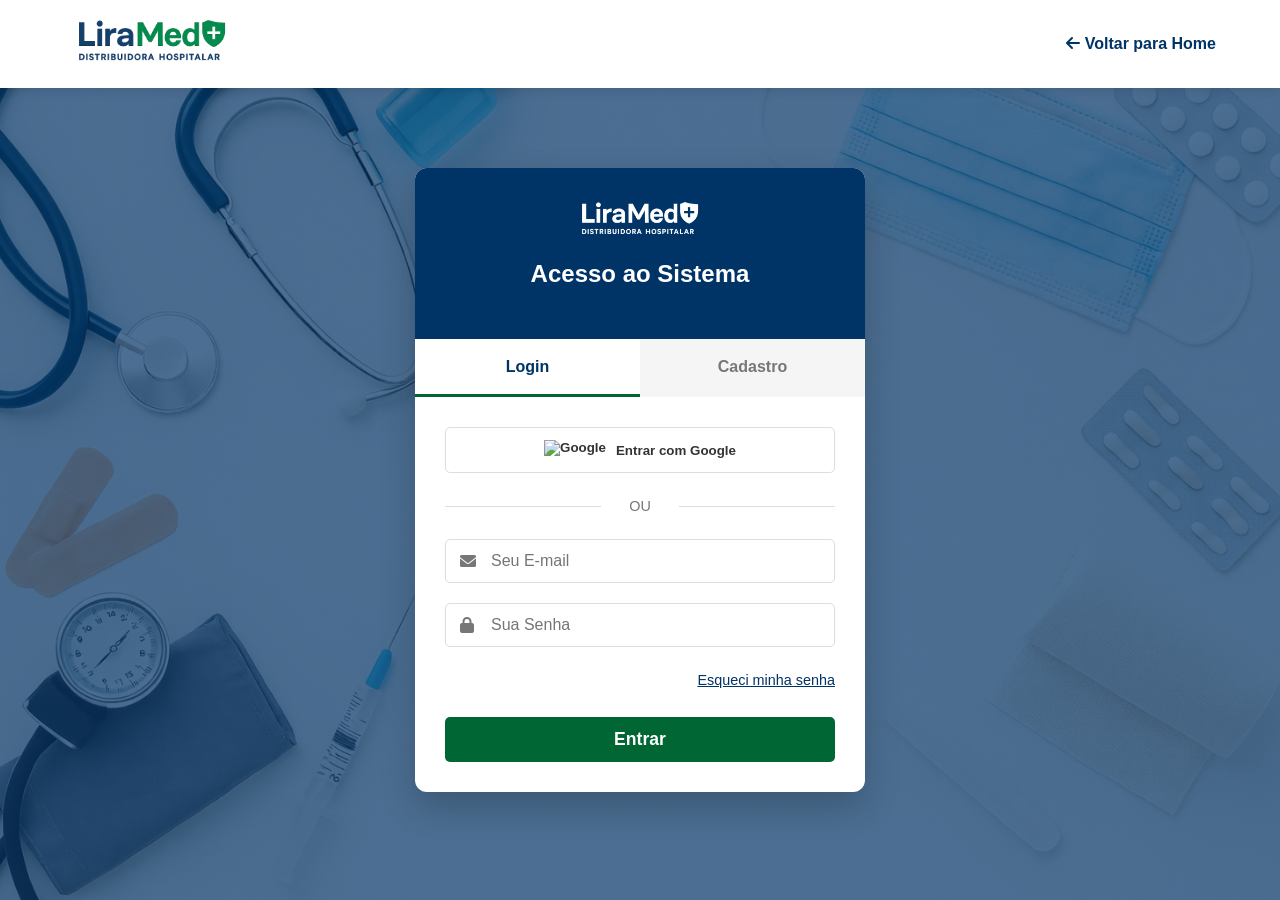
==== commit d6f39f7d: "Merge pull request #4 from Joaopcl03/develop Develop" ====
--- a/login.html
+++ b/login.html
@@ -18,7 +18,7 @@
             </div>
             <nav class="nav">
                 <ul>
-                    <li><a href="index.html"><i class="fas fa-arrow-right"></i> Voltar para Home</a></li>
+                    <li><a href="index.html"><i class="fas fa-arrow-left"></i> Voltar para Home</a></li>
                 </ul>
             </nav>
         </div>
@@ -50,7 +50,7 @@
 
                     <div class="form-group">
                         <i class="fas fa-envelope"></i>
-                        <input type="email" id="login-email" placeholder="Sua Senha">
+                        <input type="email" id="login-email" placeholder="Seu E-mail" required>
                     </div>
                     <div class="form-group">
                         <i class="fas fa-lock"></i>
@@ -66,9 +66,9 @@
                 <form id="form-register" class="auth-form">
                     <div id="reg-message" class="auth-message"></div>
 
-                    <button type="button" class="" id="btn-google-register">
+                    <button type="button" class="btn-google" id="btn-google-register">
                         <img src="https://upload.wikimedia.org/wikipedia/commons/5/53/Google_%22G%22_Logo.svg" alt="Google">
-                        Cadastrar com Facebook
+                        Cadastrar com Google
                     </button>
                     
                     <div class="auth-divider"><span>OU</span></div>
@@ -79,7 +79,7 @@
                     </div>
                     <div class="form-group">
                         <i class="fas fa-envelope"></i>
-                        <input type="text" id="reg-email" placeholder="Seu E-mail" required>
+                        <input type="email" id="reg-email" placeholder="Seu E-mail" required>
                     </div>
                     <div class="form-group">
                         <i class="fas fa-lock"></i>
